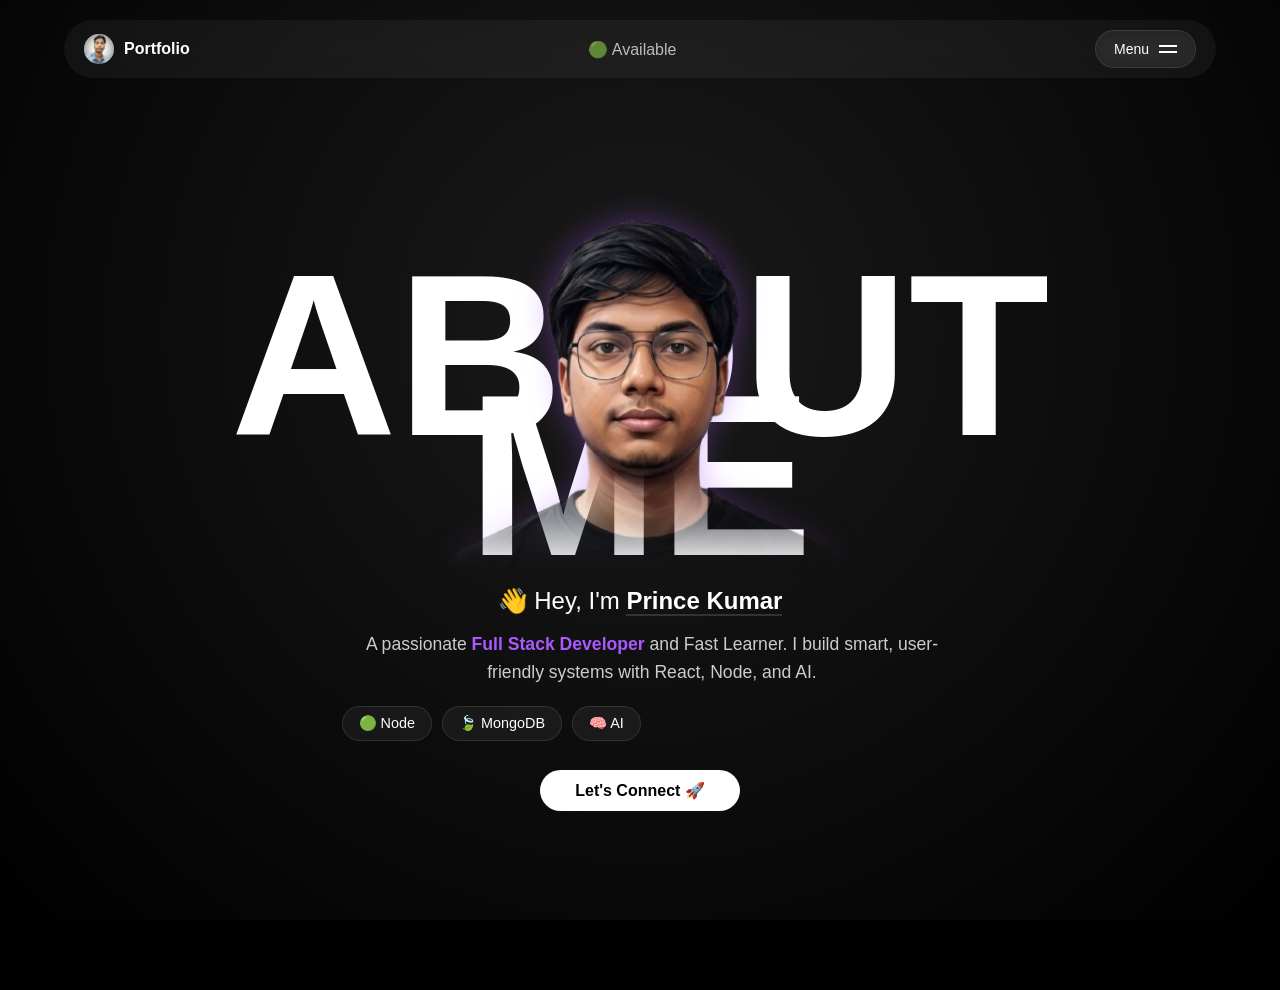
==== index2.html @ 3773b181 "about me section changed" ====
<!DOCTYPE html>
<html lang="en">

<head>
    <meta charset="UTF-8">
    <meta name="viewport" content="width=device-width, initial-scale=1.0">
    <title>About Me</title>
    <link rel="stylesheet" href="style2.css">

</head>

<body>
    <nav class="nav">
        <div class="logo"><img src="img/Profile.jpeg" alt="Prince">Portfolio</div>
        <div class="status">🟢 Available</div>
        <div class="menu">
            <span>Menu</span>
            <div class="hamburger">
                <span></span>
                <span></span>
            </div>
        </div>
    </nav>

    <div class="menu-overlay" id="menu">
        <div class="menu-content">
            <ul>
                <li><a href="index.html">Home</a></li>
                <li><a href="index2.html">About</a></li>
                <li><a href="index.html#Projects">Projects</a></li>
                <li><a href="index.html#new">Contact</a></li>
            </ul>
        </div>
    </div>

    <section class="about-section">
    <div class="about-bg-text-container">
        <h1 class="bg-title-text">ABOUT</h1>
        <h1 class="bg-title-text text-overlap">ME</h1>
    </div>

    <div class="about-content-inner">
        
        <div class="portrait-wrapper">
            <img src="img/Gemini_Generated_Image_rmzt0rmzt0rmzt0r-removebg-preview.png" alt="Prince" class="main-portrait">
        </div>

        <div class="bio-details">
            <p class="greeting">👋 Hey, I'm <span class="name-line">Prince Kumar</span></p>
            <p class="sub-text">A passionate <span class="purple-bold">Full Stack Developer</span> and Fast Learner. I build smart, user-friendly systems with React, Node, and AI.</p>
            
            <div class="tech-pills">
                <div class="pill">🟢 Node</div>
                <!-- <div class="pill">⚛️ React</div> -->
                <div class="pill">🍃 MongoDB</div>
                <div class="pill">🧠 AI</div>
                <div class="pill">📜 JavaScript</div>
                <div class="pill">🚀 Problem Solver</div>
            </div>

            <a href="index.html#new" class="cta-button">Let's Connect 🚀</a>
        </div>
    </div>
</section>

    <script src="script.js"></script>
</body>
---- style2.css ----
/* --- BASE STYLES --- */
* {
    margin: 0;
    padding: 0;
    box-sizing: border-box;
}

body {
    background-color: #000;
    color: #fff;
    font-family: 'Inter', sans-serif;
    overflow: hidden;
}

html {
    scroll-behavior: smooth;
}


.about-section {
    position: relative;
    min-height: 110vh;
    background: radial-gradient(circle at 50% 40%, #1a1a1a, #000);
    display: flex;
    flex-direction: column;
    align-items: center;
    justify-content: center;
    overflow: hidden;
    margin-top: -70px;
}

/* Layer 1: The Giant Background Text */
.about-bg-text-container {
    position: absolute;
    top: 50%;
    left: 50%;
    transform: translate(-50%, -50%);
    z-index: 1; /* Lowest Layer */
    text-align: center;
    width: 100%;
    pointer-events: none;
}

.bg-title-text {
    font-size: 18vw;
    font-weight: 900;
    color: rgb(255, 255, 255); /* Semi-transparent white to look grey */
    opacity: 0.7;
    line-height: 0.8;
    margin: 0;
    margin-top: -20px;
}

.text-overlap {
    margin-top: -5vw;
    opacity: 0.4;
}

/* Layer 2: Content (Portrait and Bio) */
.about-content-inner {
    position: relative;
    z-index: 10; /* Higher Layer */
    display: flex;
    flex-direction: column;
    align-items: center;
    text-align: center;
}

.portrait-wrapper {
    width: 700px;
    margin-bottom: 30px;
}

.main-portrait {
    width: 100%;
    filter: drop-shadow(0 0 30px rgba(171, 88, 255, 0.2));
    margin-top: 115px;
}

@keyframes shine {
  from {
    background-position: 0% center;
  }

  to {
    background-position: 200% center;
  }
}

.main-portrait {
  /* -webkit-mask-image: linear-gradient(to bottom, black 75%, transparent 100%); */
  mask-image: linear-gradient(to bottom, black 75%, transparent 100%);

  /* Soft glow shadow to blend the edges */
  filter: drop-shadow(0 0 15px rgba(168, 85, 247, 0.4));
}

/* Layer 3: Bio Text Styles */
.greeting {
    font-size: 1.5rem;
    margin-bottom: 15px;
    margin-top : -20px;
}

.name-line {
    font-weight: 800;
    border-bottom: 2px solid #333;
}

.sub-text {
    max-width: 600px;
    color: #ccc;
    font-size: 1.1rem;
    line-height: 1.6;
    margin-bottom: 20px;
    margin-left: 4%;
}

.purple-bold {
    color: #ab58ff;
    font-weight: 700;
}

/* Pills and Button */
.tech-pills {
    display: flex;
    flex-wrap: wrap;
    justify-content: center;
    gap: 10px;
    margin-bottom: 40px;
}

.pill {
    background: rgba(255, 255, 255, 0.05);
    border: 1px solid rgba(255, 255, 255, 0.1);
    padding: 8px 16px;
    border-radius: 50px;
    font-size: 0.9rem;
}

.cta-button {
    text-decoration: none;
    background: #fff;
    color: #000;
    padding: 12px 35px;
    border-radius: 50px;
    font-weight: 700;
    transition: 0.3s;
}

.cta-button:hover {
    background: #ab58ff;
    color: #fff;
    transform: scale(1.05);
}

/* Responsive adjustments */
@media (max-width: 768px) {
    .bg-title-text { font-size: 25vw; }
    .portrait-wrapper { width: 220px; }
}


/* ================= MENU OVERLAY ================= */
.menu-overlay {
  position: fixed;
  top: 80px;
  left: auto;
  right: 20px;
  width: fit-content;
  min-width: 250px;
  padding: 40px;

  /* background: radial-gradient(circle at top, #111, #000); */
  background: rgba(122, 121, 121, 0.85);
  box-shadow: white 0px 0px 10px;
  backdrop-filter: blur(-2px);
  border: 5px solid rgb(255, 255, 255);
  border-radius: 24px;

  display: flex;
  flex-direction: column;
  justify-content: center;
  /* align-items: center; */
  align-items: flex-end;

  opacity: 0;
  transform: translateY(-10px) scale(0.95);
  pointer-events: none;
  /* transition: all 0.5s ease; */
  transition: all 0.4s cubic-bezier(0.165, 0.84, 0.44, 1);

  z-index: 100;
}

/* ACTIVE STATE */
.menu-overlay.active {
  opacity: 1;
  transform: scale(1) translateY(0);
  pointer-events: all;
}

/* ================= MENU LIST ================= */
.menu-overlay ul {
  list-style: none;
  text-align: center;
  padding: 0;
  margin: 0;
}

.menu-overlay ul li {
  margin: 20px 0;
  overflow: hidden;

  transform: translateY(50px);
  opacity: 0;
  transition: all 0.5s ease;
}

/* SHOW ITEMS WHEN ACTIVE */
.menu-overlay.active ul li {
  transform: translateY(0);
  opacity: 1;
}

/* STAGGER DELAY */
.menu-overlay.active ul li:nth-child(1) {
  transition-delay: 0.1s;
}

.menu-overlay.active ul li:nth-child(2) {
  transition-delay: 0.2s;
}

.menu-overlay.active ul li:nth-child(3) {
  transition-delay: 0.3s;
}

.menu-overlay.active ul li:nth-child(4) {
  transition-delay: 0.4s;
}

/* ================= LINKS ================= */
.menu-overlay ul li a {
  text-decoration: none;
  color: white;
  font-size: 40px;
  font-weight: 600;
  letter-spacing: 2px;
  margin: 15px 0;
  text-shadow: rgb(0, 0, 0) 0px 0px 3px;
  position: relative;
  display: inline-block;

  transition: all 0.3s ease;
  transform-origin: center;
}

/* OUTLINE TEXT EFFECT */
.menu-overlay ul li a::before {
  content: attr(data-text);
  position: absolute;
  left: 0;
  top: 0;
  
  color: transparent;
  -webkit-text-stroke: 1px rgba(255, 255, 255, 0.3);
}

/* HOVER EFFECT */
.menu-overlay ul li a:hover {
  color: #a855f7;
  transform: scale(1.05);
  /* text-shadow: rgb(0, 0, 0) 0px 0px 3px; */
  text-shadow: 0 0 5px rgba(168, 85, 247, 0.5);
}

/* ================= MENU BUTTON ================= */
.menu {
  display: flex;
  align-items: center;
  gap: 10px;

  cursor: pointer;
  user-select: none;

  padding: 10px 18px;
  border-radius: 30px;

  background: rgba(255, 255, 255, 0.05);
  backdrop-filter: blur(10px);

  border: 1px solid rgba(255, 255, 255, 0.1);
  color: white;

  font-size: 14px;
  font-weight: 500;

  transition: all 0.3s ease;
}

.menu:hover {
  transform: translateY(-2px) scale(1.05);
  background: rgba(255, 255, 255, 0.1);
  box-shadow: 0 0 20px rgba(168, 85, 247, 0.4);
}

.menu:active {
  transform: scale(0.95);
}

/* ================= HAMBURGER ================= */
.hamburger {
  display: flex;
  flex-direction: column;
  gap: 4px;
}

.hamburger span {
  width: 18px;
  height: 2px;
  background: white;
  transition: 0.3s;
}

/* ================= FIXES ================= */
.hero-img {
  z-index: 1;
  pointer-events: none;
}

.nav {
  z-index: 1000;
}

.nav {
  position: fixed;
  top: 20px;
  left: 50%;
  transform: translateX(-50%);
  width: 90%;
  display: flex;
  justify-content: space-between;
  align-items: center;
  padding: 10px 20px;
  border-radius: 40px;

  background: rgba(255, 255, 255, 0.05);
  backdrop-filter: blur(10px);
}

.logo {
  display: flex;
  align-items: center;
  gap: 10px;
  font-weight: bold;
}

.logo img {
  width: 30px;
  height: 30px;
  border-radius: 50%;
  object-fit: cover;
}

.status {
  font-size: 16px;
  opacity: 0.7;
  margin-left: -20px;
}

.menu {
  cursor: pointer;
}.nav {
  position: fixed;
  top: 20px;
  left: 50%;
  transform: translateX(-50%);
  width: 90%;
  display: flex;
  justify-content: space-between;
  align-items: center;
  padding: 10px 20px;
  border-radius: 40px;

  background: rgba(255, 255, 255, 0.05);
  backdrop-filter: blur(10px);
}

.logo {
  display: flex;
  align-items: center;
  gap: 10px;
  font-weight: bold;
}

.logo img {
  width: 30px;
  height: 30px;
  border-radius: 50%;
  object-fit: cover;
}

.status {
  font-size: 16px;
  opacity: 0.7;
  margin-left: -20px;
}

.menu {
  cursor: pointer;
}
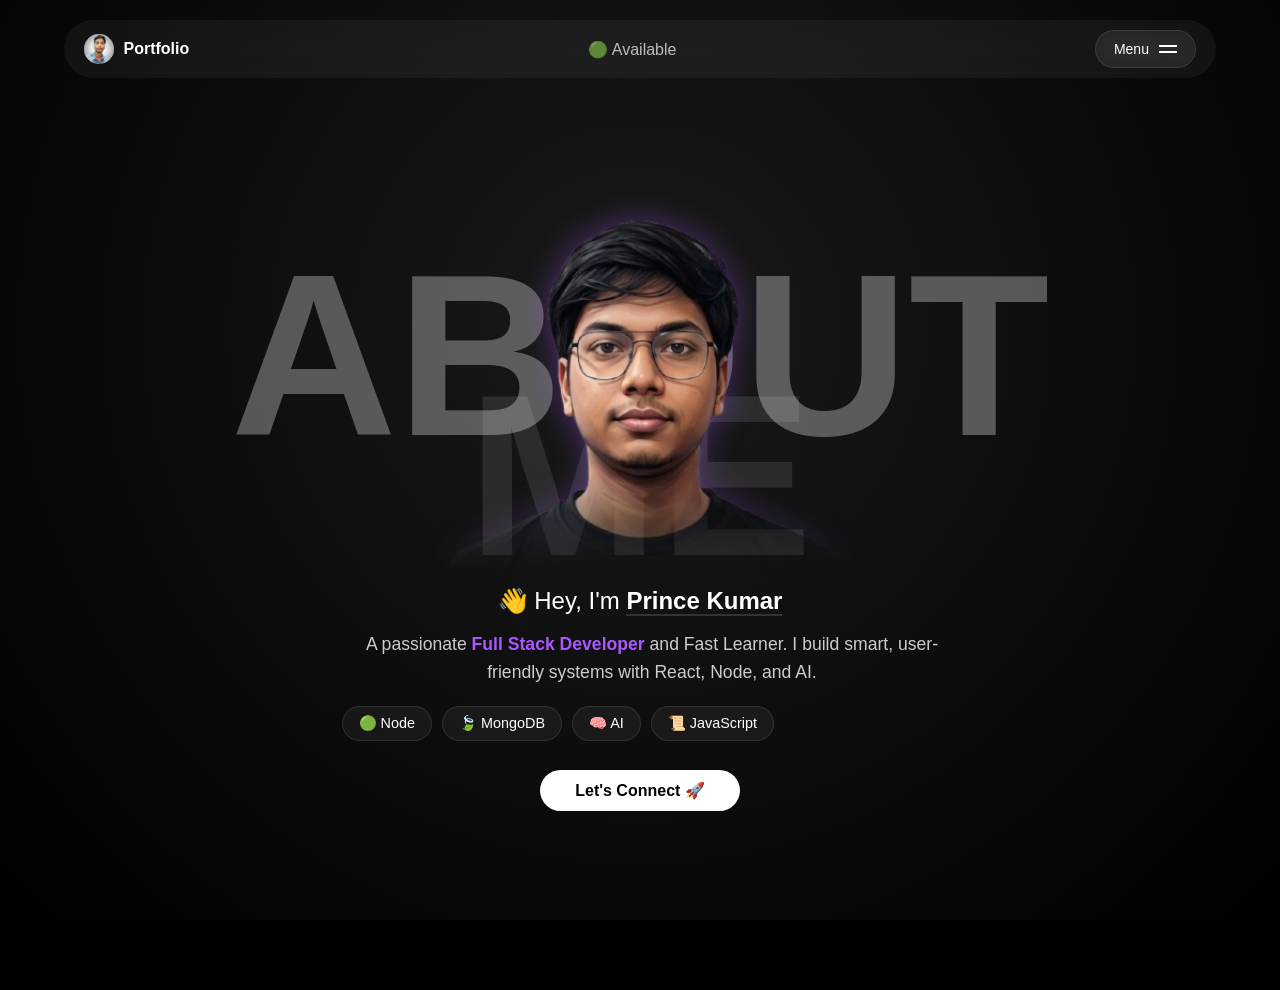
==== commit ea3bd6f0: "Projects section changed" ====
--- a/index2.html
+++ b/index2.html
@@ -27,7 +27,7 @@
             <ul>
                 <li><a href="index.html">Home</a></li>
                 <li><a href="index2.html">About</a></li>
-                <li><a href="index.html#Projects">Projects</a></li>
+                <li><a href="index3.html">Projects</a></li>
                 <li><a href="index.html#new">Contact</a></li>
             </ul>
         </div>
@@ -64,4 +64,5 @@
 </section>
 
     <script src="script.js"></script>
-</body>+</body>
+</html>
--- a/style2.css
+++ b/style2.css
@@ -39,13 +39,14 @@
     text-align: center;
     width: 100%;
     pointer-events: none;
+    
 }
 
 .bg-title-text {
     font-size: 18vw;
     font-weight: 900;
-    color: rgb(255, 255, 255); /* Semi-transparent white to look grey */
-    opacity: 0.7;
+    color: rgba(255, 255, 255, 0.305); /* Semi-transparent white to look grey */
+    /* opacity: 0.07; */
     line-height: 0.8;
     margin: 0;
     margin-top: -20px;
@@ -53,7 +54,8 @@
 
 .text-overlap {
     margin-top: -5vw;
-    opacity: 0.4;
+    /* opacity: 0.8; */
+    color: rgba(255, 255, 255, 0.102); /* Semi-transparent white to look grey */
 }
 
 /* Layer 2: Content (Portrait and Bio) */
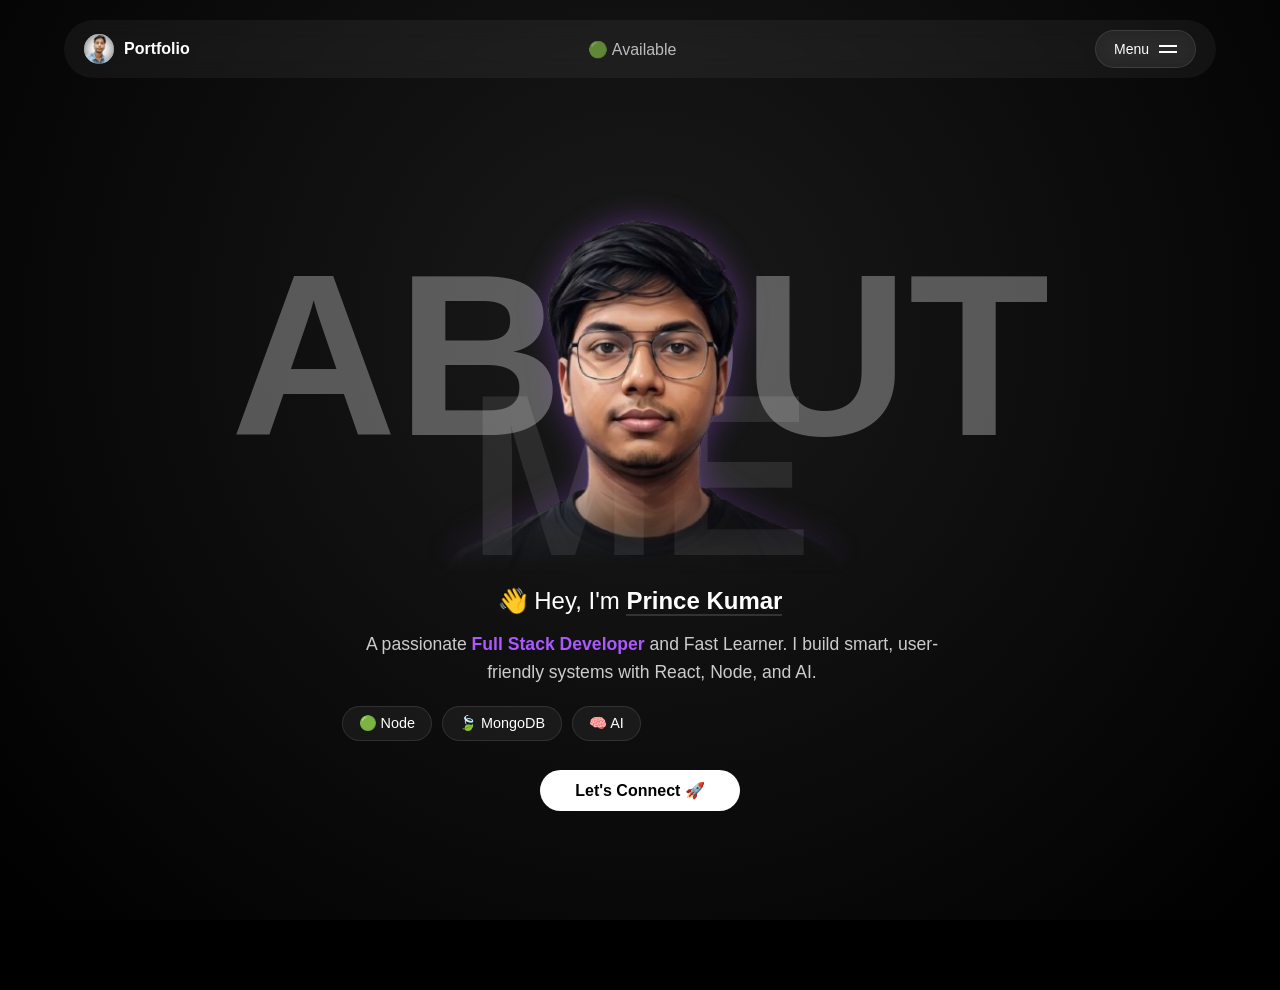
==== commit 5c344f51: "animations changed" ====
--- a/index2.html
+++ b/index2.html
@@ -28,7 +28,7 @@
                 <li><a href="index.html">Home</a></li>
                 <li><a href="index2.html">About</a></li>
                 <li><a href="index3.html">Projects</a></li>
-                <li><a href="index.html#new">Contact</a></li>
+                <li><a href="index4.html">Contact</a></li>
             </ul>
         </div>
     </div>
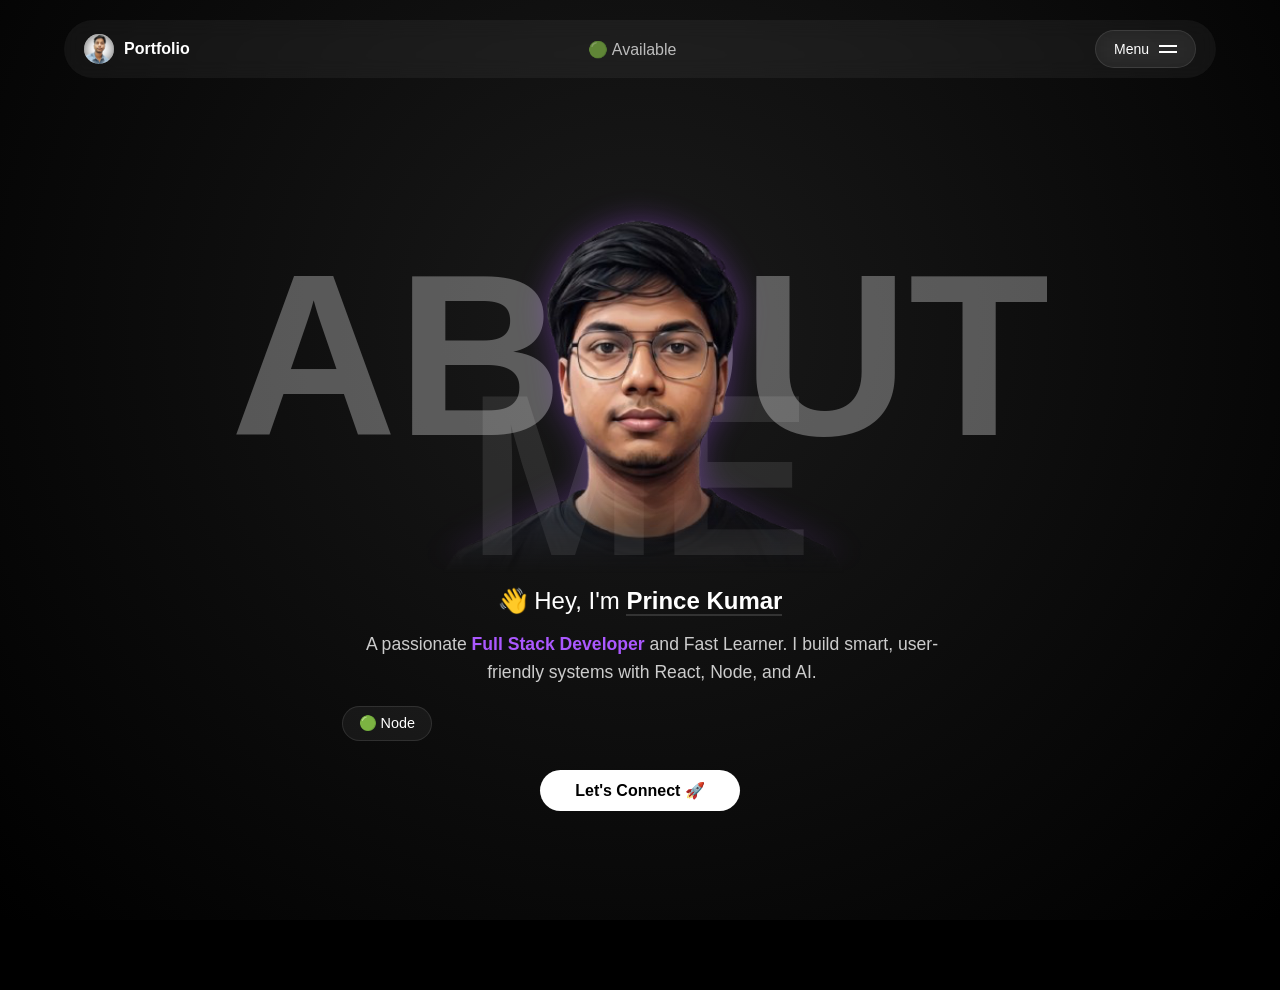
==== commit 6725a7aa: "Your commit message here" ====
--- a/index2.html
+++ b/index2.html
@@ -28,6 +28,7 @@
                 <li><a href="index.html">Home</a></li>
                 <li><a href="index2.html">About</a></li>
                 <li><a href="index3.html">Projects</a></li>
+                <li><a href="index5.html" class="active" onclick="closeMenu()">C Problems</a></li>
                 <li><a href="index4.html">Contact</a></li>
             </ul>
         </div>
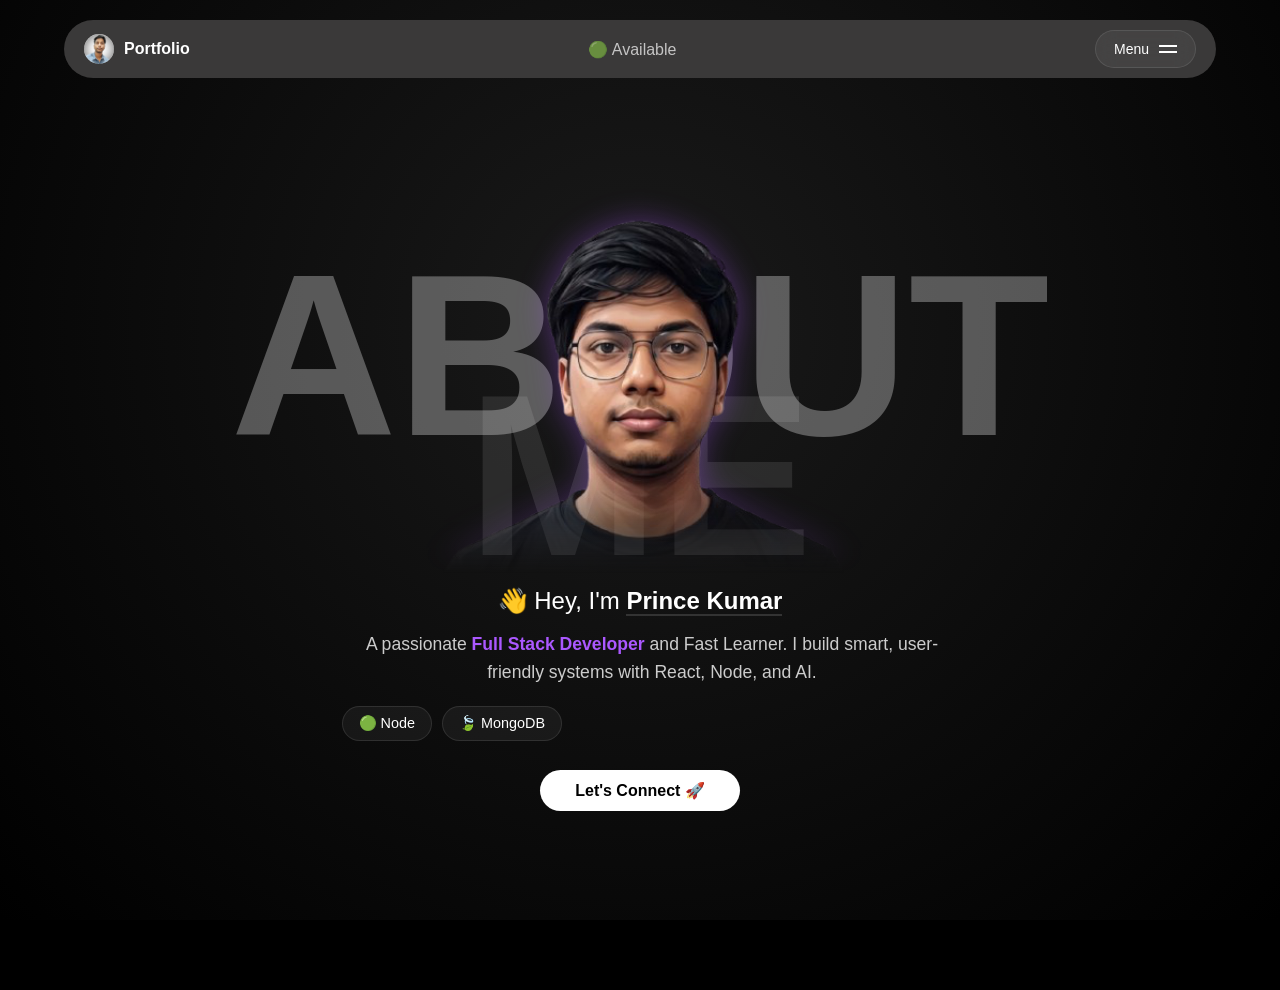
==== commit d0cca67c: "Your commit" ====
--- a/index2.html
+++ b/index2.html
@@ -28,7 +28,7 @@
                 <li><a href="index.html">Home</a></li>
                 <li><a href="index2.html">About</a></li>
                 <li><a href="index3.html">Projects</a></li>
-                <li><a href="index5.html" class="active" onclick="closeMenu()">C Problems</a></li>
+                <li><a href="index5.html" class="active" onclick="closeMenu()">C language</a></li>
                 <li><a href="index4.html">Contact</a></li>
             </ul>
         </div>
--- a/style2.css
+++ b/style2.css
@@ -411,4 +411,8 @@
 
 .menu {
   cursor: pointer;
+}
+
+.nav {
+  background: rgb(58, 57, 57);
 }
